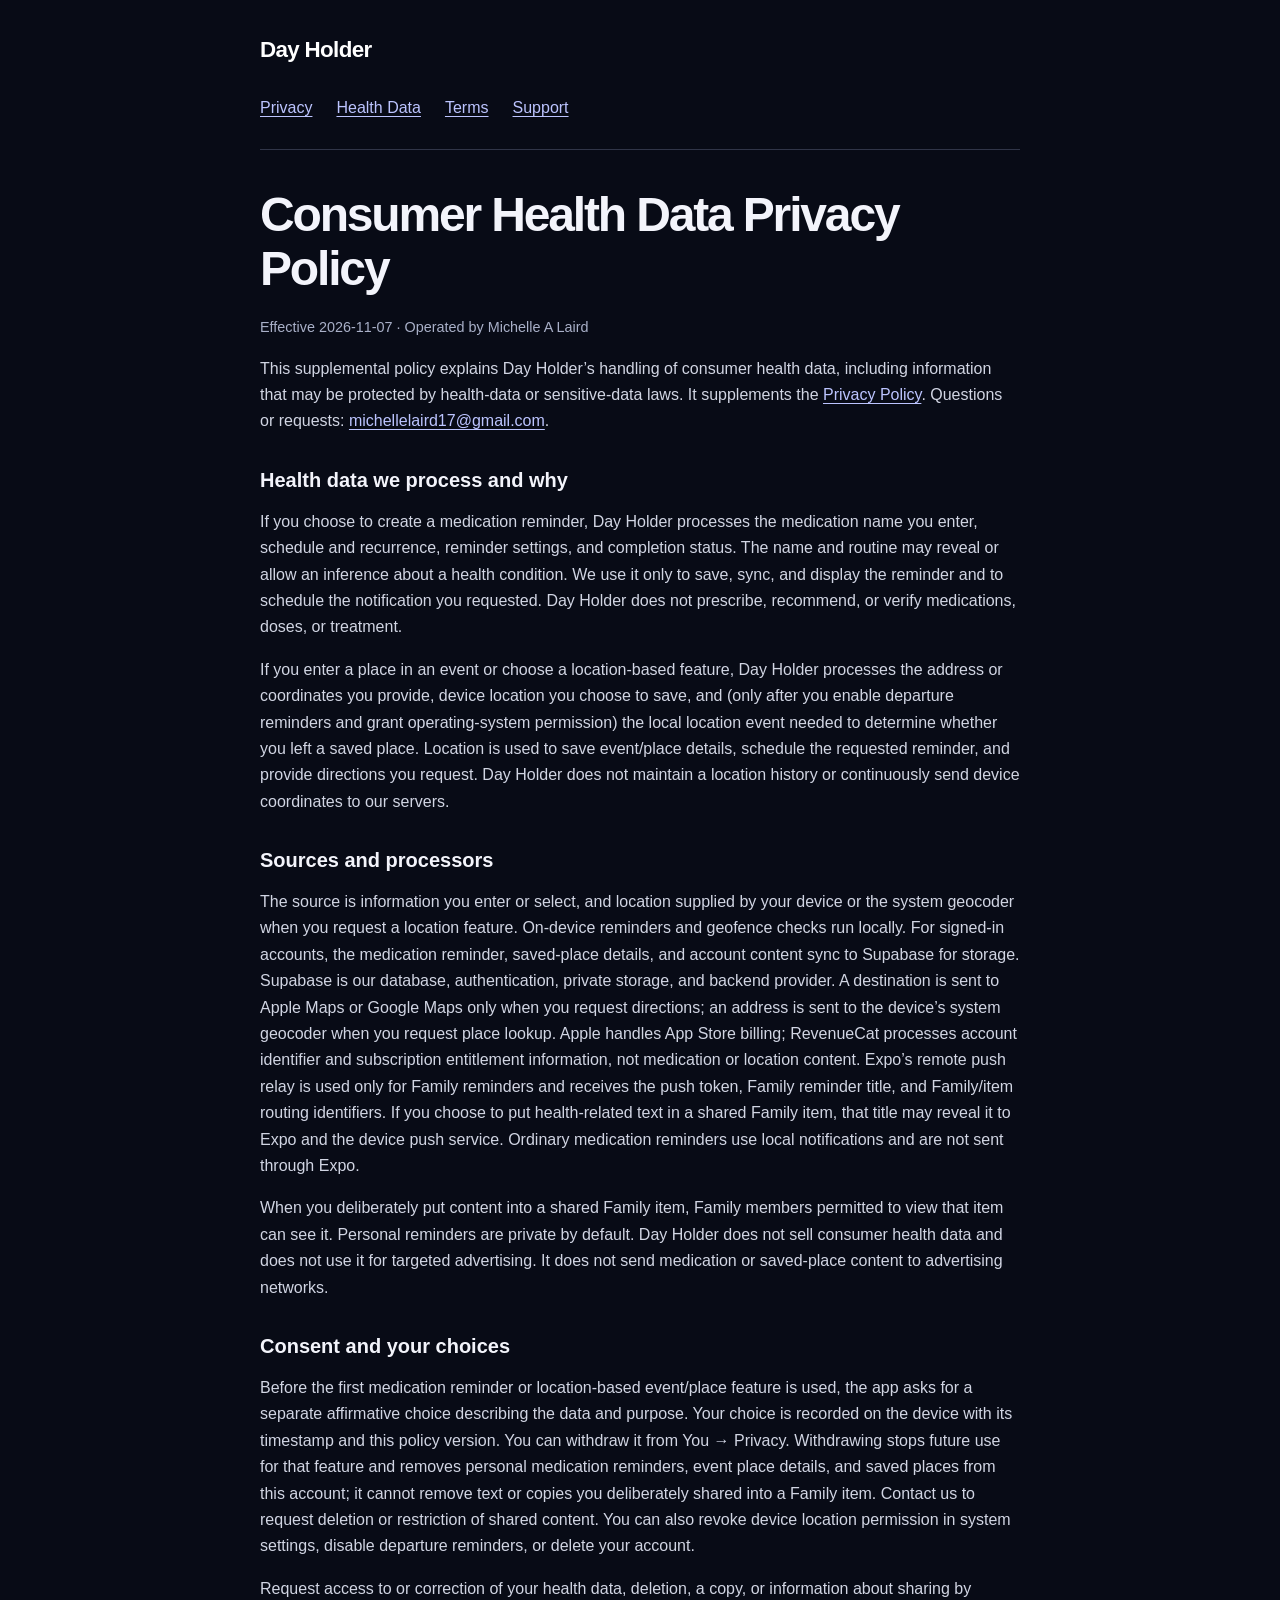
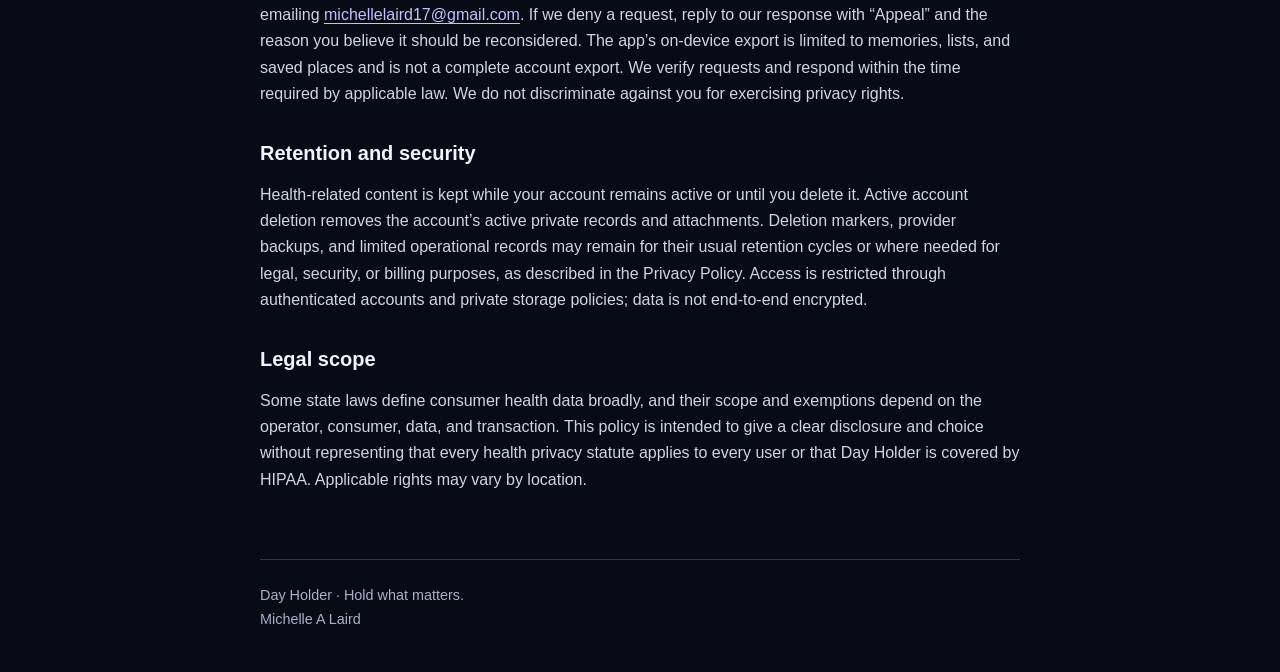
==== consumer-health.html @ 64cc003b "Publish Day Holder health privacy policy" ====
<!doctype html><html lang="en"><head><meta charset="utf-8"><meta name="viewport" content="width=device-width, initial-scale=1"><meta name="color-scheme" content="dark"><title>Consumer Health Data Privacy Policy · Day Holder</title><link rel="stylesheet" href="style.css"></head><body><a class="skip" href="#main">Skip to content</a><header><a class="brand" href="index.html">Day Holder</a><nav aria-label="Information"><a href="privacy.html">Privacy</a><a href="consumer-health.html">Health Data</a><a href="terms.html">Terms</a><a href="support.html">Support</a></nav></header><main id="main"><h1>Consumer Health Data Privacy Policy</h1>
<p class="meta">Effective 2026-11-07 · Operated by Michelle A Laird</p>
<p>This supplemental policy explains Day Holder’s handling of consumer health data, including information that may be protected by health-data or sensitive-data laws. It supplements the <a href="privacy.html">Privacy Policy</a>. Questions or requests: <a href="mailto:michellelaird17@gmail.com">michellelaird17@gmail.com</a>.</p>
<h2>Health data we process and why</h2>
<p>If you choose to create a medication reminder, Day Holder processes the medication name you enter, schedule and recurrence, reminder settings, and completion status. The name and routine may reveal or allow an inference about a health condition. We use it only to save, sync, and display the reminder and to schedule the notification you requested. Day Holder does not prescribe, recommend, or verify medications, doses, or treatment.</p>
<p>If you enter a place in an event or choose a location-based feature, Day Holder processes the address or coordinates you provide, device location you choose to save, and (only after you enable departure reminders and grant operating-system permission) the local location event needed to determine whether you left a saved place. Location is used to save event/place details, schedule the requested reminder, and provide directions you request. Day Holder does not maintain a location history or continuously send device coordinates to our servers.</p>
<h2>Sources and processors</h2>
<p>The source is information you enter or select, and location supplied by your device or the system geocoder when you request a location feature. On-device reminders and geofence checks run locally. For signed-in accounts, the medication reminder, saved-place details, and account content sync to Supabase for storage. Supabase is our database, authentication, private storage, and backend provider. A destination is sent to Apple Maps or Google Maps only when you request directions; an address is sent to the device’s system geocoder when you request place lookup. Apple handles App Store billing; RevenueCat processes account identifier and subscription entitlement information, not medication or location content. Expo’s remote push relay is used only for Family reminders and receives the push token, Family reminder title, and Family/item routing identifiers. If you choose to put health-related text in a shared Family item, that title may reveal it to Expo and the device push service. Ordinary medication reminders use local notifications and are not sent through Expo.</p>
<p>When you deliberately put content into a shared Family item, Family members permitted to view that item can see it. Personal reminders are private by default. Day Holder does not sell consumer health data and does not use it for targeted advertising. It does not send medication or saved-place content to advertising networks.</p>
<h2>Consent and your choices</h2>
<p>Before the first medication reminder or location-based event/place feature is used, the app asks for a separate affirmative choice describing the data and purpose. Your choice is recorded on the device with its timestamp and this policy version. You can withdraw it from You → Privacy. Withdrawing stops future use for that feature and removes personal medication reminders, event place details, and saved places from this account; it cannot remove text or copies you deliberately shared into a Family item. Contact us to request deletion or restriction of shared content. You can also revoke device location permission in system settings, disable departure reminders, or delete your account.</p>
<p>Request access to or correction of your health data, deletion, a copy, or information about sharing by emailing <a href="mailto:michellelaird17@gmail.com">michellelaird17@gmail.com</a>. If we deny a request, reply to our response with “Appeal” and the reason you believe it should be reconsidered. The app’s on-device export is limited to memories, lists, and saved places and is not a complete account export. We verify requests and respond within the time required by applicable law. We do not discriminate against you for exercising privacy rights.</p>
<h2>Retention and security</h2>
<p>Health-related content is kept while your account remains active or until you delete it. Active account deletion removes the account’s active private records and attachments. Deletion markers, provider backups, and limited operational records may remain for their usual retention cycles or where needed for legal, security, or billing purposes, as described in the Privacy Policy. Access is restricted through authenticated accounts and private storage policies; data is not end-to-end encrypted.</p>
<h2>Legal scope</h2>
<p>Some state laws define consumer health data broadly, and their scope and exemptions depend on the operator, consumer, data, and transaction. This policy is intended to give a clear disclosure and choice without representing that every health privacy statute applies to every user or that Day Holder is covered by HIPAA. Applicable rights may vary by location.</p>
</main><footer>Day Holder · Hold what matters.<br>Michelle A Laird</footer></body></html>
---- style.css ----
:root { color-scheme: dark; font-family: -apple-system, BlinkMacSystemFont, "Segoe UI", sans-serif; background: #080b16; color: #f3f4fb; line-height: 1.65; }
* { box-sizing: border-box; }
body { margin: 0; }
a { color: #bcc4ff; text-underline-offset: .2em; }
a:focus-visible { outline: 2px solid #bcc4ff; outline-offset: 5px; }
header, main, footer { width: min(100% - 40px, 760px); margin: auto; }
header { padding: 32px 0 20px; border-bottom: 1px solid #303548; }
.brand { font-weight: 750; letter-spacing: -.03em; font-size: 1.4rem; text-decoration: none; color: #fff; }
nav { display: flex; gap: 24px; flex-wrap: wrap; margin-top: 18px; }
nav a { padding: 8px 0; }
main { padding: 38px 0 50px; }
h1 { font-size: clamp(2rem, 7vw, 3rem); line-height: 1.12; letter-spacing: -.045em; margin: 0 0 20px; }
h2 { font-size: 1.25rem; line-height: 1.3; margin: 32px 0 10px; }
p, li { color: #d1d5e3; }
li { margin-bottom: 9px; }
ul { padding-left: 24px; }
.meta { color: #a9b0c8; font-size: .9rem; }
.notice { padding: 16px; border: 1px solid #887337; border-radius: 8px; background: #302815; color: #f6e5b0; }
footer { border-top: 1px solid #303548; padding: 24px 0 40px; color: #a9b0c8; font-size: .9rem; }
.skip { position: absolute; left: -9999px; }
.skip:focus { left: 20px; top: 8px; background: #080b16; padding: 8px; }
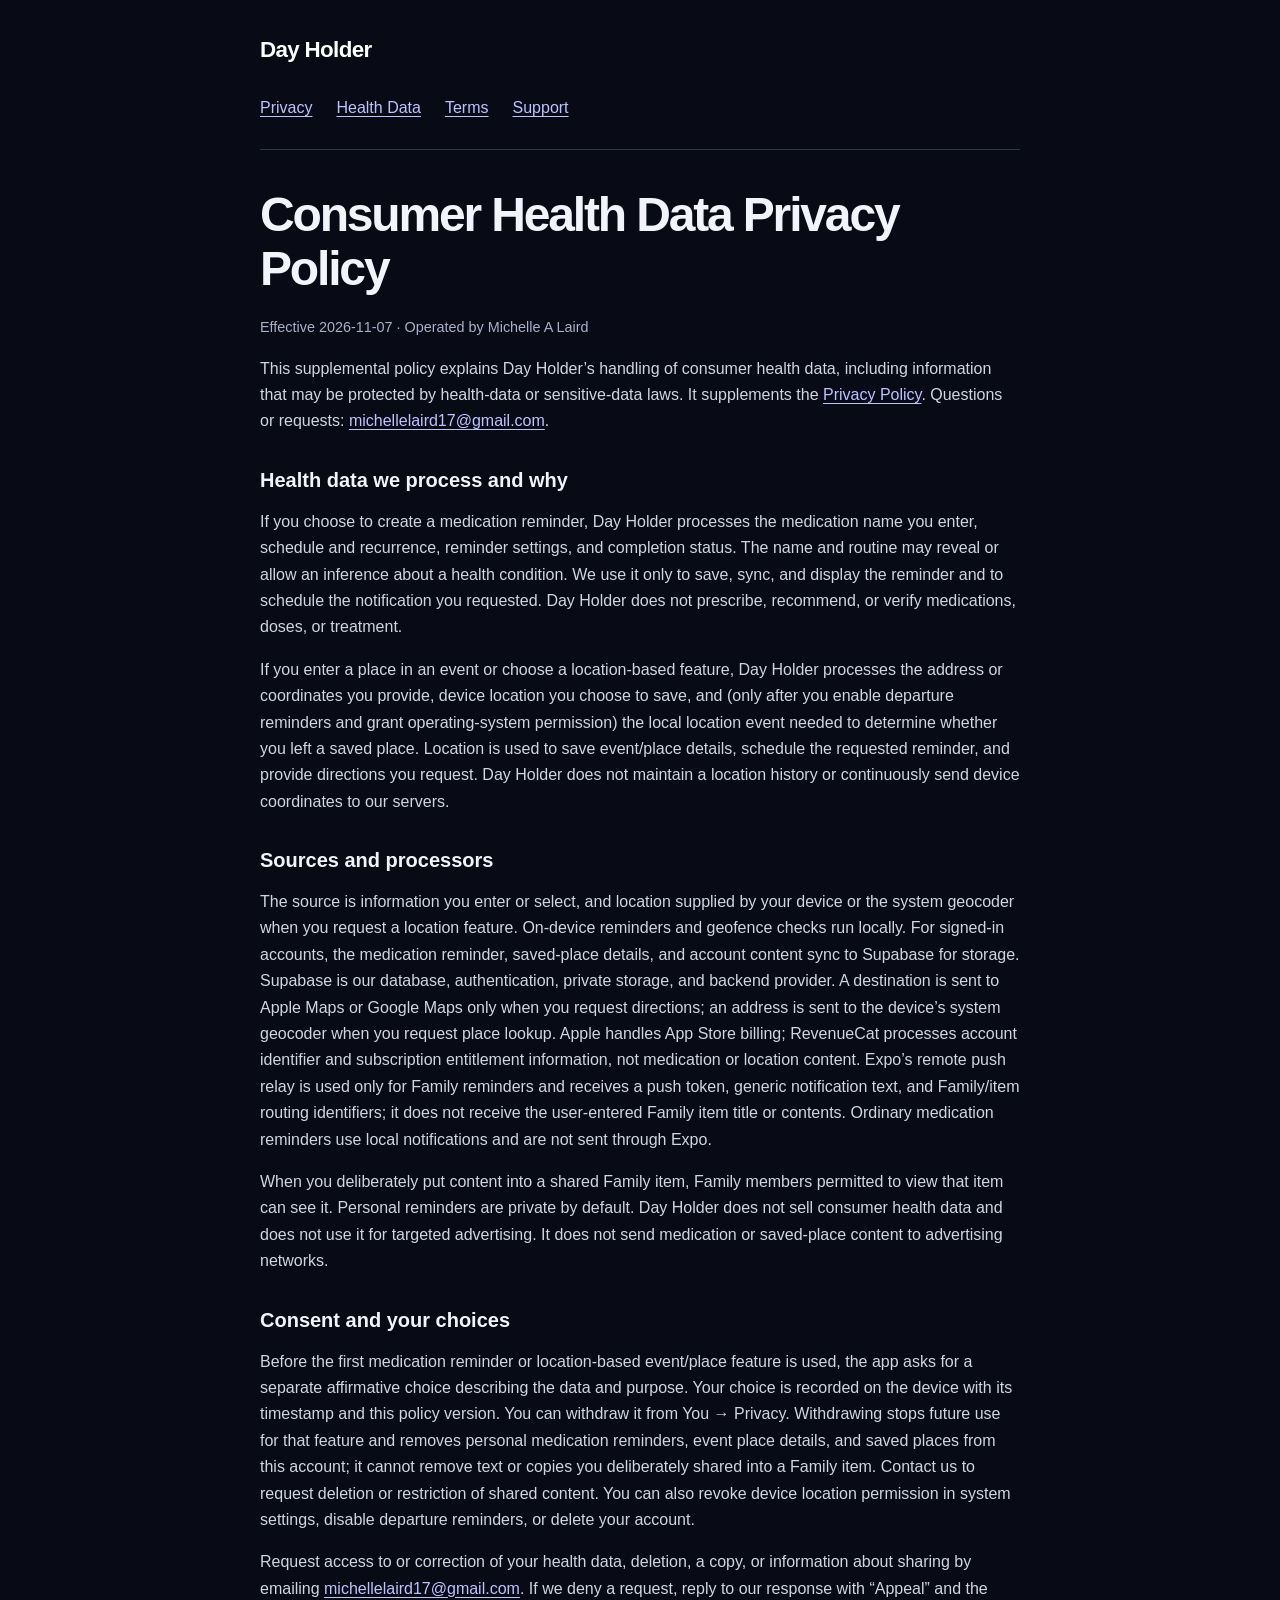
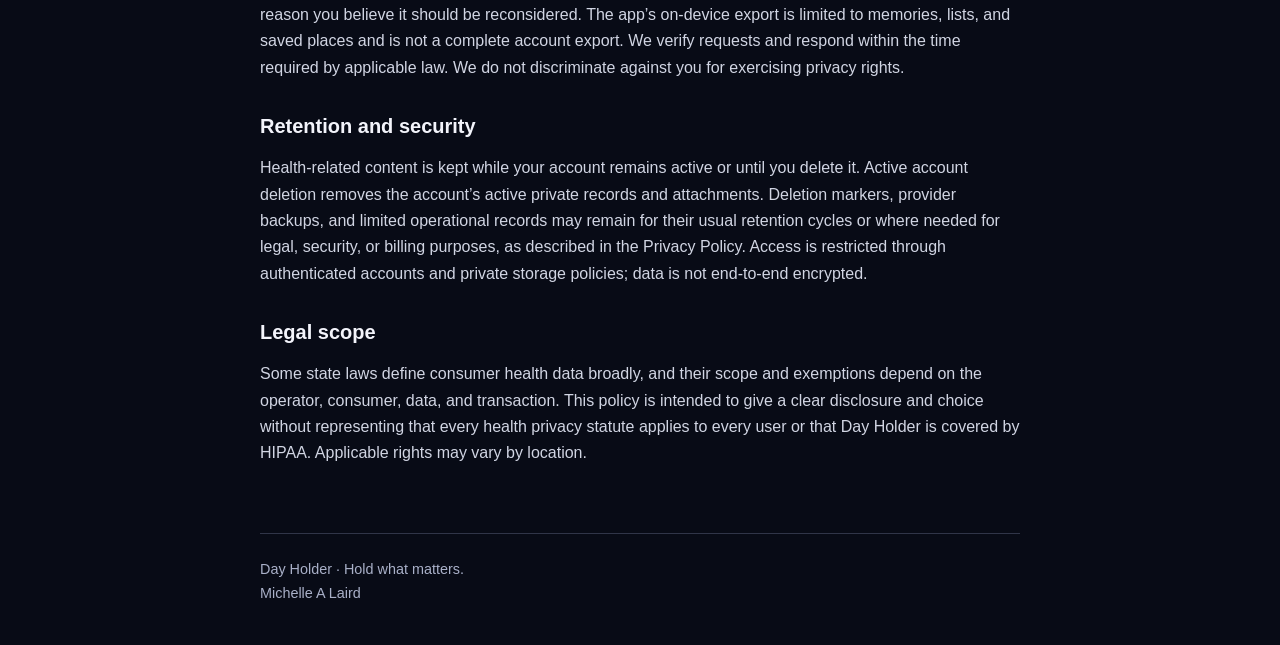
==== commit 5888c8cc: "Refresh published Day Holder privacy disclosures" ====
--- a/consumer-health.html
+++ b/consumer-health.html
@@ -5,7 +5,7 @@
 <p>If you choose to create a medication reminder, Day Holder processes the medication name you enter, schedule and recurrence, reminder settings, and completion status. The name and routine may reveal or allow an inference about a health condition. We use it only to save, sync, and display the reminder and to schedule the notification you requested. Day Holder does not prescribe, recommend, or verify medications, doses, or treatment.</p>
 <p>If you enter a place in an event or choose a location-based feature, Day Holder processes the address or coordinates you provide, device location you choose to save, and (only after you enable departure reminders and grant operating-system permission) the local location event needed to determine whether you left a saved place. Location is used to save event/place details, schedule the requested reminder, and provide directions you request. Day Holder does not maintain a location history or continuously send device coordinates to our servers.</p>
 <h2>Sources and processors</h2>
-<p>The source is information you enter or select, and location supplied by your device or the system geocoder when you request a location feature. On-device reminders and geofence checks run locally. For signed-in accounts, the medication reminder, saved-place details, and account content sync to Supabase for storage. Supabase is our database, authentication, private storage, and backend provider. A destination is sent to Apple Maps or Google Maps only when you request directions; an address is sent to the device’s system geocoder when you request place lookup. Apple handles App Store billing; RevenueCat processes account identifier and subscription entitlement information, not medication or location content. Expo’s remote push relay is used only for Family reminders and receives the push token, Family reminder title, and Family/item routing identifiers. If you choose to put health-related text in a shared Family item, that title may reveal it to Expo and the device push service. Ordinary medication reminders use local notifications and are not sent through Expo.</p>
+<p>The source is information you enter or select, and location supplied by your device or the system geocoder when you request a location feature. On-device reminders and geofence checks run locally. For signed-in accounts, the medication reminder, saved-place details, and account content sync to Supabase for storage. Supabase is our database, authentication, private storage, and backend provider. A destination is sent to Apple Maps or Google Maps only when you request directions; an address is sent to the device’s system geocoder when you request place lookup. Apple handles App Store billing; RevenueCat processes account identifier and subscription entitlement information, not medication or location content. Expo’s remote push relay is used only for Family reminders and receives a push token, generic notification text, and Family/item routing identifiers; it does not receive the user-entered Family item title or contents. Ordinary medication reminders use local notifications and are not sent through Expo.</p>
 <p>When you deliberately put content into a shared Family item, Family members permitted to view that item can see it. Personal reminders are private by default. Day Holder does not sell consumer health data and does not use it for targeted advertising. It does not send medication or saved-place content to advertising networks.</p>
 <h2>Consent and your choices</h2>
 <p>Before the first medication reminder or location-based event/place feature is used, the app asks for a separate affirmative choice describing the data and purpose. Your choice is recorded on the device with its timestamp and this policy version. You can withdraw it from You → Privacy. Withdrawing stops future use for that feature and removes personal medication reminders, event place details, and saved places from this account; it cannot remove text or copies you deliberately shared into a Family item. Contact us to request deletion or restriction of shared content. You can also revoke device location permission in system settings, disable departure reminders, or delete your account.</p>
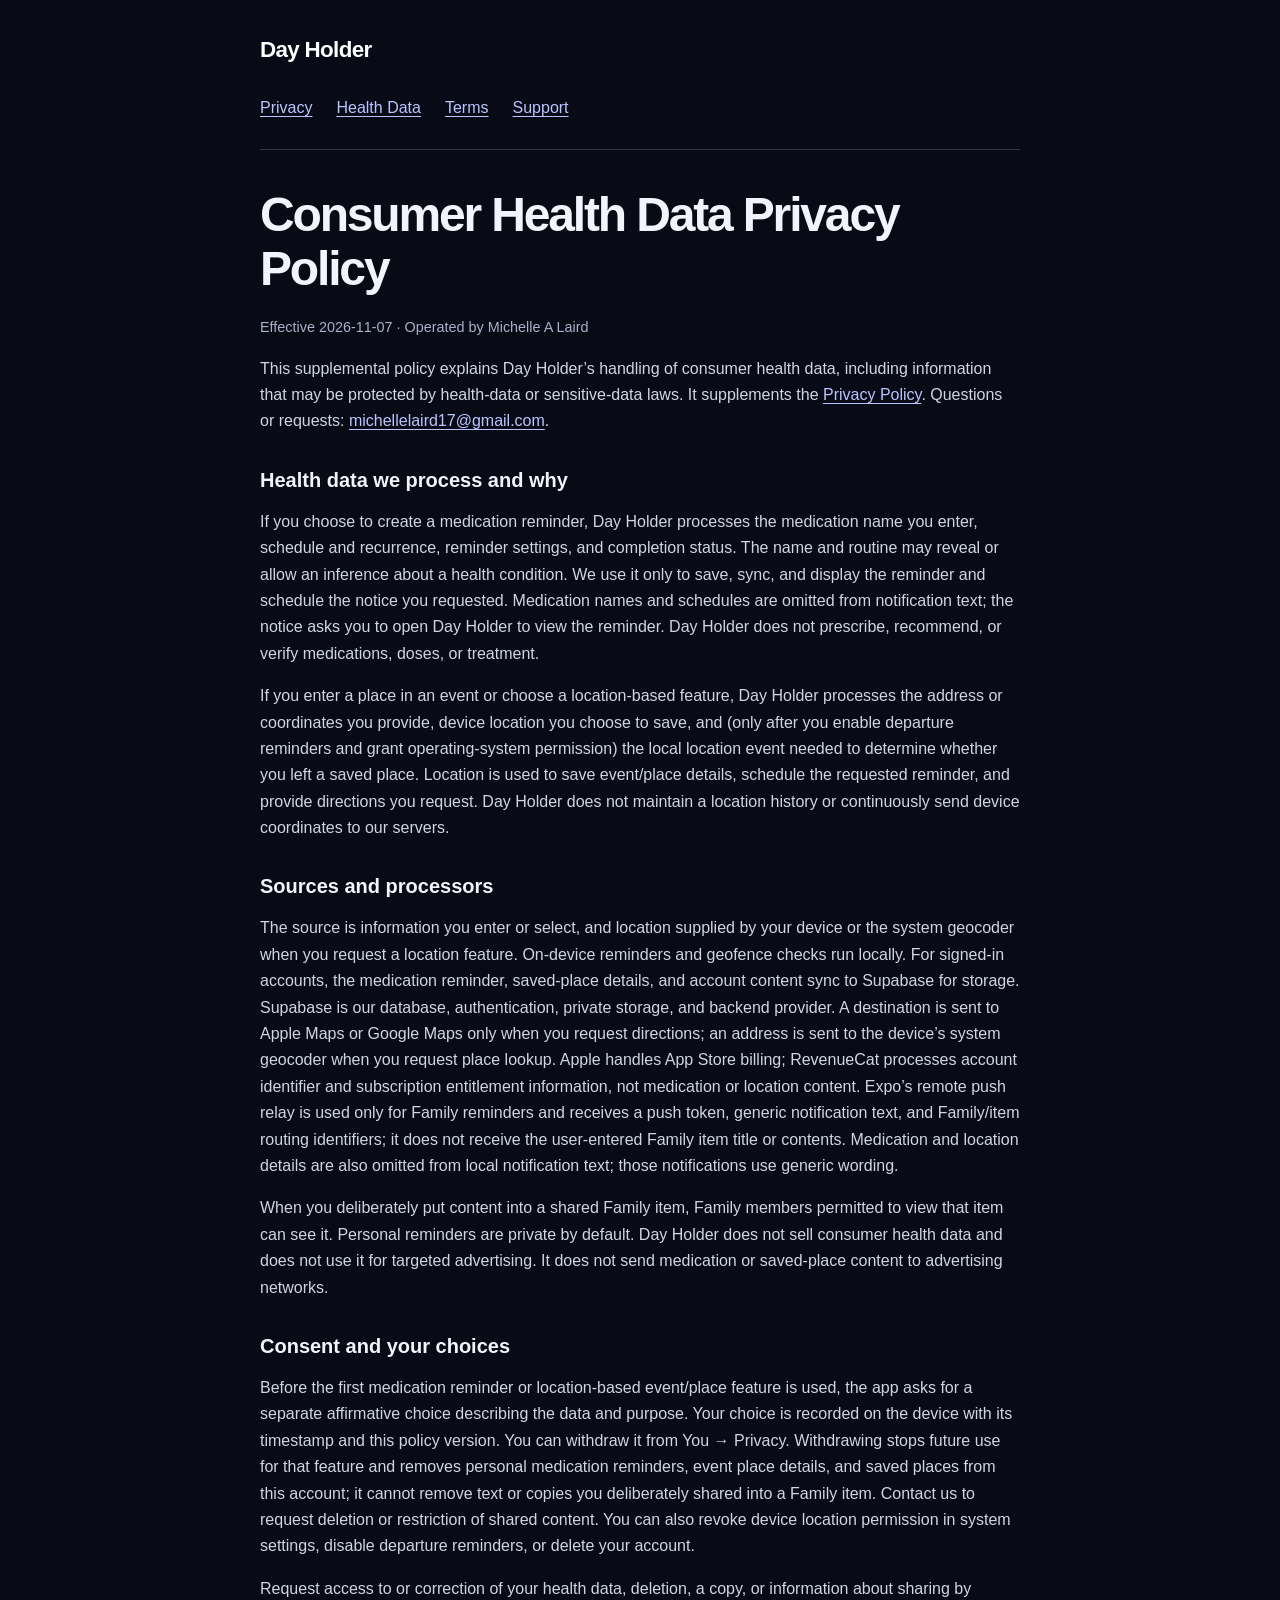
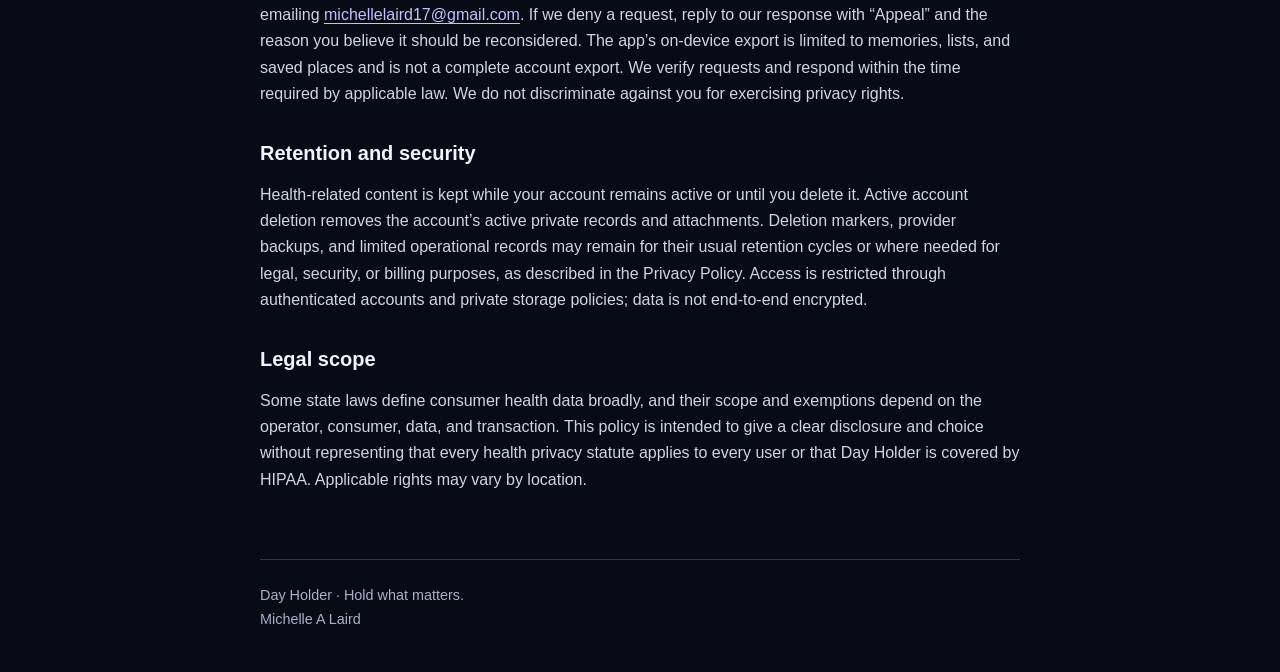
==== commit e53983fb: "Clarify private notification contents" ====
--- a/consumer-health.html
+++ b/consumer-health.html
@@ -2,10 +2,10 @@
 <p class="meta">Effective 2026-11-07 · Operated by Michelle A Laird</p>
 <p>This supplemental policy explains Day Holder’s handling of consumer health data, including information that may be protected by health-data or sensitive-data laws. It supplements the <a href="privacy.html">Privacy Policy</a>. Questions or requests: <a href="mailto:michellelaird17@gmail.com">michellelaird17@gmail.com</a>.</p>
 <h2>Health data we process and why</h2>
-<p>If you choose to create a medication reminder, Day Holder processes the medication name you enter, schedule and recurrence, reminder settings, and completion status. The name and routine may reveal or allow an inference about a health condition. We use it only to save, sync, and display the reminder and to schedule the notification you requested. Day Holder does not prescribe, recommend, or verify medications, doses, or treatment.</p>
+<p>If you choose to create a medication reminder, Day Holder processes the medication name you enter, schedule and recurrence, reminder settings, and completion status. The name and routine may reveal or allow an inference about a health condition. We use it only to save, sync, and display the reminder and schedule the notice you requested. Medication names and schedules are omitted from notification text; the notice asks you to open Day Holder to view the reminder. Day Holder does not prescribe, recommend, or verify medications, doses, or treatment.</p>
 <p>If you enter a place in an event or choose a location-based feature, Day Holder processes the address or coordinates you provide, device location you choose to save, and (only after you enable departure reminders and grant operating-system permission) the local location event needed to determine whether you left a saved place. Location is used to save event/place details, schedule the requested reminder, and provide directions you request. Day Holder does not maintain a location history or continuously send device coordinates to our servers.</p>
 <h2>Sources and processors</h2>
-<p>The source is information you enter or select, and location supplied by your device or the system geocoder when you request a location feature. On-device reminders and geofence checks run locally. For signed-in accounts, the medication reminder, saved-place details, and account content sync to Supabase for storage. Supabase is our database, authentication, private storage, and backend provider. A destination is sent to Apple Maps or Google Maps only when you request directions; an address is sent to the device’s system geocoder when you request place lookup. Apple handles App Store billing; RevenueCat processes account identifier and subscription entitlement information, not medication or location content. Expo’s remote push relay is used only for Family reminders and receives a push token, generic notification text, and Family/item routing identifiers; it does not receive the user-entered Family item title or contents. Ordinary medication reminders use local notifications and are not sent through Expo.</p>
+<p>The source is information you enter or select, and location supplied by your device or the system geocoder when you request a location feature. On-device reminders and geofence checks run locally. For signed-in accounts, the medication reminder, saved-place details, and account content sync to Supabase for storage. Supabase is our database, authentication, private storage, and backend provider. A destination is sent to Apple Maps or Google Maps only when you request directions; an address is sent to the device’s system geocoder when you request place lookup. Apple handles App Store billing; RevenueCat processes account identifier and subscription entitlement information, not medication or location content. Expo’s remote push relay is used only for Family reminders and receives a push token, generic notification text, and Family/item routing identifiers; it does not receive the user-entered Family item title or contents. Medication and location details are also omitted from local notification text; those notifications use generic wording.</p>
 <p>When you deliberately put content into a shared Family item, Family members permitted to view that item can see it. Personal reminders are private by default. Day Holder does not sell consumer health data and does not use it for targeted advertising. It does not send medication or saved-place content to advertising networks.</p>
 <h2>Consent and your choices</h2>
 <p>Before the first medication reminder or location-based event/place feature is used, the app asks for a separate affirmative choice describing the data and purpose. Your choice is recorded on the device with its timestamp and this policy version. You can withdraw it from You → Privacy. Withdrawing stops future use for that feature and removes personal medication reminders, event place details, and saved places from this account; it cannot remove text or copies you deliberately shared into a Family item. Contact us to request deletion or restriction of shared content. You can also revoke device location permission in system settings, disable departure reminders, or delete your account.</p>
